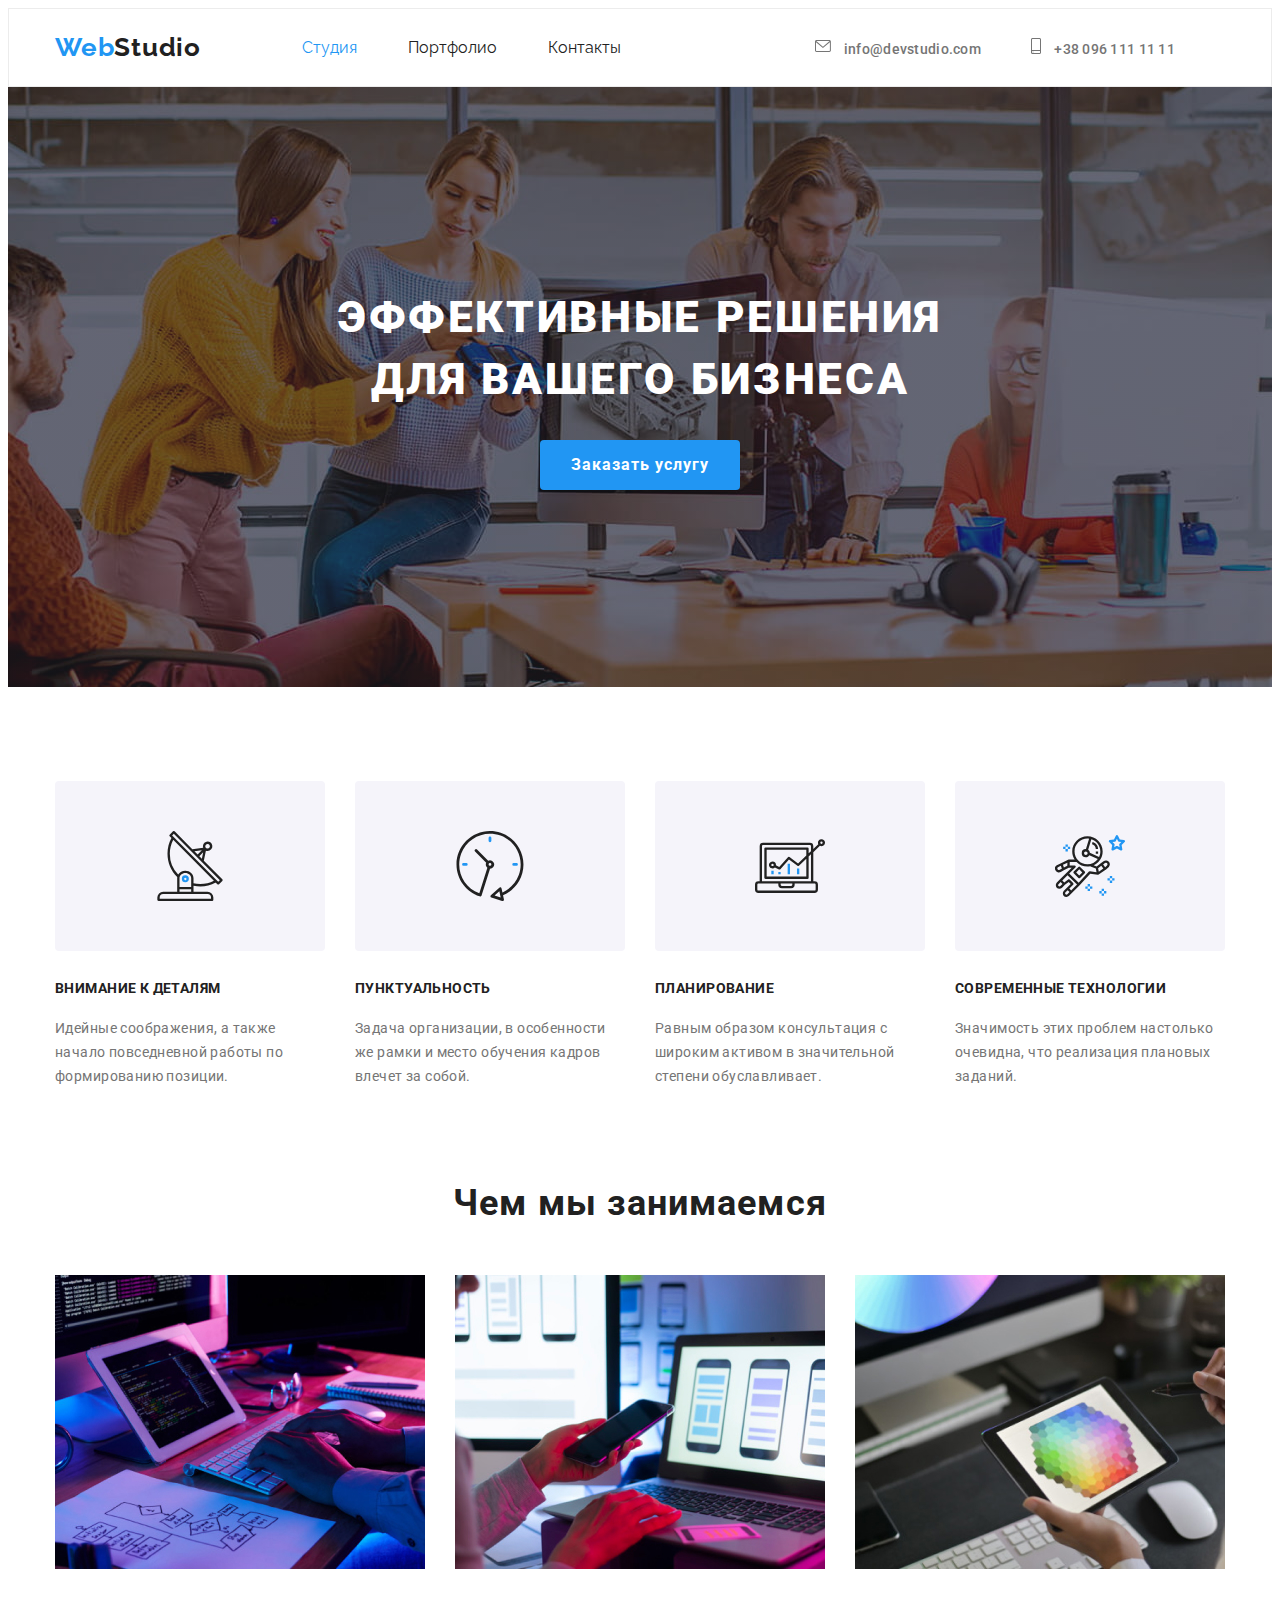
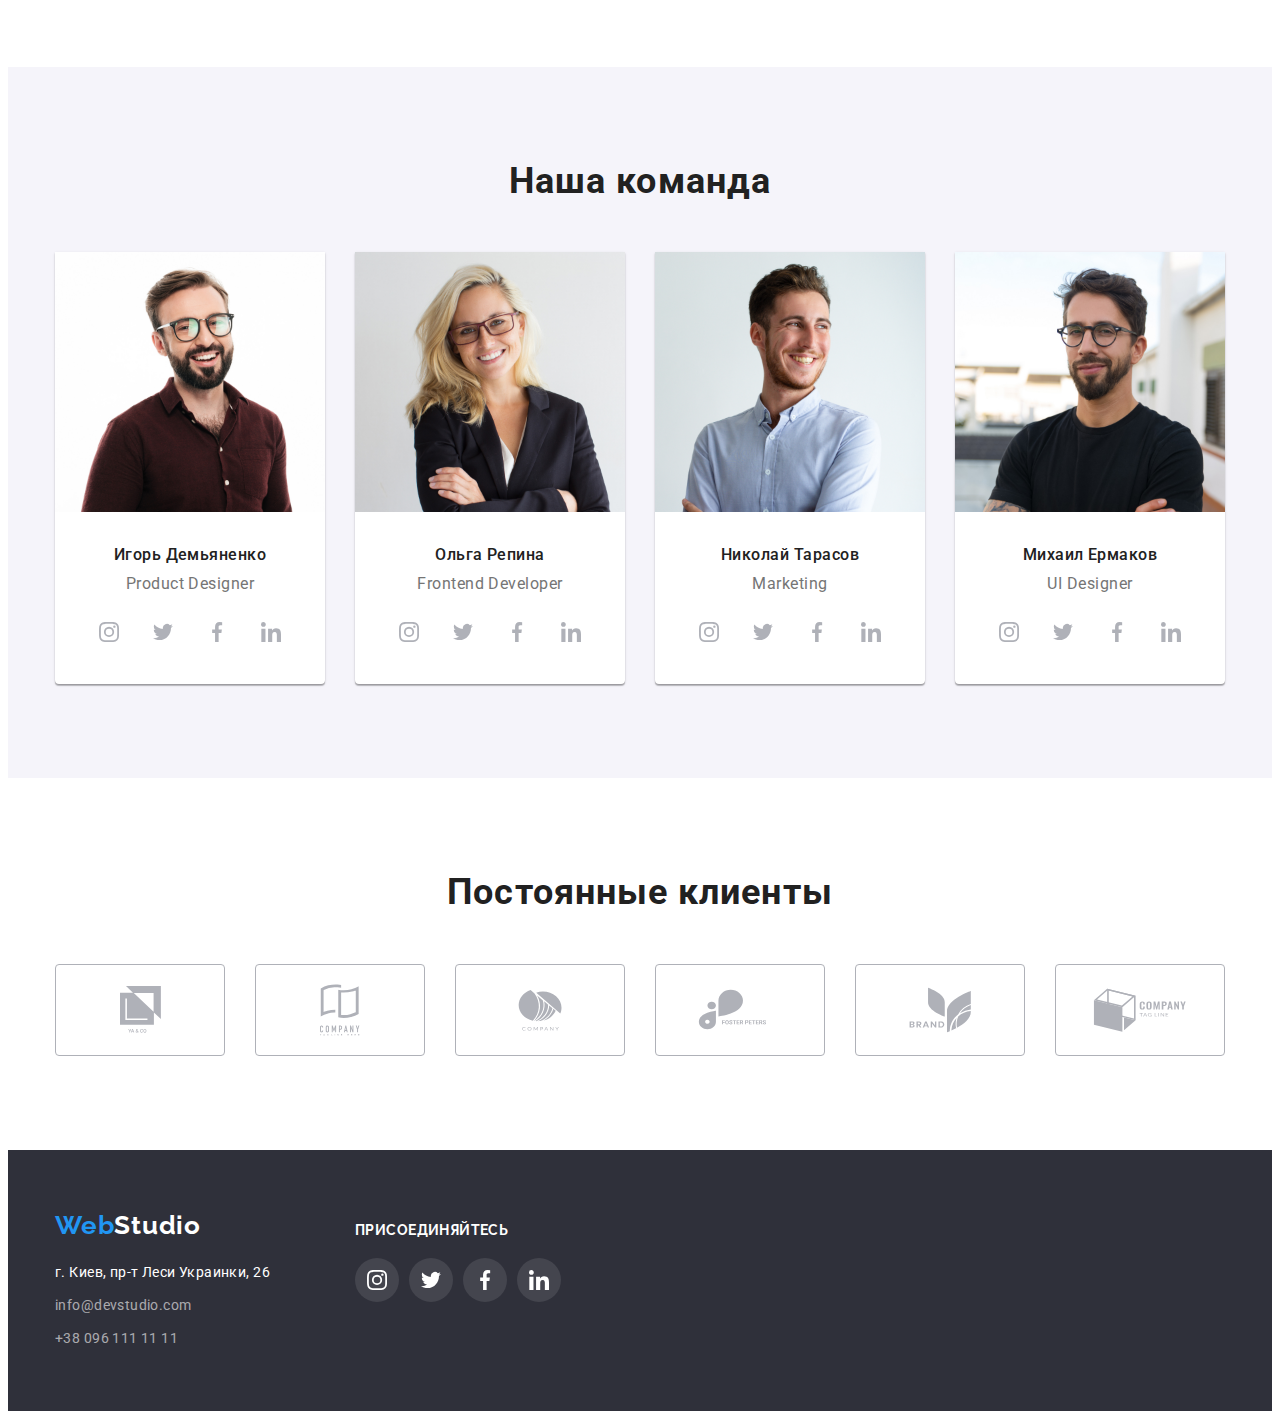
==== index.html @ 6f765b46 "Initial commit" ====
<!DOCTYPE html>
<html lang="ru">
<head>
    <meta charset="UTF-8">
    <meta http-equiv="X-UA-Compatible" content="IE=edge">
    <meta name="viewport" content="width=device-width, initial-scale=1.0">
    <title>Document</title>


<!-- front start-->
<link rel="preconnect" href="https://fonts.googleapis.com">
<link rel="preconnect" href="https://fonts.gstatic.com" crossorigin>
<link href="https://fonts.googleapis.com/css2?family=Raleway:wght@700&family=Roboto:wght@400;500;700;900&display=swap"
    rel="stylesheet">
<!-- front end-->
<link rel="stylesheet" href="https://cdnjs.cloudflare.com/ajax/libs/modern-normalize/1.1.0/modern-normalize.min.css"
    integrity="sha512-wpPYUAdjBVSE4KJnH1VR1HeZfpl1ub8YT/NKx4PuQ5NmX2tKuGu6U/JRp5y+Y8XG2tV+wKQpNHVUX03MfMFn9Q=="
    crossorigin="anonymous" referrerpolicy="no-referrer" />

<link href="./css/style.css"
    rel="stylesheet">

</head>
<body class="">

<main> 
    <!--Шапка-->
<header class="header ">
    <div class="container header-container">
        <nav class="header-nav">
            <ul class="header-nav-list list">
                <li class="header-item"><a class="link webstudio" href="./index.html"> <span class="accsent">Web</span>Studio</a></li>
                <li class="header-item"><a class="header-link header-link-current link" href="./index.html">Студия</a></li>
                <li class="header-item"><a class="header-link link" href="./portfolio.html">Портфолио </a></li>
                <li class="header-item"><a class="header-link link" href="">Контакты </a></li>
                
            </ul>
        </nav>
        <ul class="list header-nav-adress ">
            <li class="header-nav-adress-list">
                
                <a class="header-link header-link-adress link" href="mailto:info@devstudio.com">
                    <svg class="svg-mail">
                        <use href="./image/symbol-defs.svg#icon-envelope" width="16" height="16"></use>
                    </svg>
                    info@devstudio.com</a>
            </li>
            <li class="header-nav-adress-list">
                <a class="header-link header-link-adress link" href="+380961111111">
                    <svg class="svg-smartphone">
                        <use href="./image/symbol-defs.svg#icon-smartphone"></use>
                    </svg>
                    +38 096 111 11 11 </a>
            </li>
        </ul>
    </div>
</header>
<!-- blok_hero-->

<section class="hero overlay">
    <div class="container hero-container ">
    
        <h1 class="hero-discription-title">
            ЭФФЕКТИВНЫЕ РЕШЕНИЯ ДЛЯ ВАШЕГО БИЗНЕСА
        </h1>
    
    
        <button class="hero-btn">Заказать услугу</button>
    
    </div>
</section>

<!--достоиства-->
<section class=" advantege">
    <div class="container container-advantege">
    <h2 hidden>особенности</h2>
    <ul class="list">
      <div class=" advantege-list ">
        <li class="advantege-list-correct">
            <div class="thumb">
                <div class="thumb-icon">
                    <svg width="70" height="70">
                        <use href="./image/symbol-defs.svg#icon-antenna" width="70" height="70"></use>
                    </svg>
                </div>
            </div>
            <h3 class="advantege-title">ВНИМАНИЕ К ДЕТАЛЯМ</h3>
            <p class="advantege-title-text">
                Идейные соображения, а также начало повседневной работы по формированию позиции.
            </p>
        </li>
        <li class="advantege-list-correct">
            <div class="thumb">
                <div class="thumb-icon">
                    <svg width="70" height="70">
                        <use href="./image/symbol-defs.svg#icon-clock" ></use>
                    </svg>
                </div>
            </div>
            <h3 class="advantege-title">ПУНКТУАЛЬНОСТЬ</h3>
            <p class="advantege-title-text">
                Задача организации, в особенности же рамки и место обучения кадров влечет за собой.
            </p>
        </li>
        
        <li class="advantege-list-correct">
            <div class="thumb">
                <div class="thumb-icon">
                    <svg width="70" height="70">
                        <use href="./image/symbol-defs.svg#icon-diagram" width="70" height="70"></use>
                    </svg>
                </div>
            </div>
            <h3 class="advantege-title">ПЛАНИРОВАНИЕ</h3>
            <p class="advantege-title-text">
                Равным образом консультация с широким активом в значительной степени обуславливает.
            </p>
        </li>
        <li class="advantege-list-correct ">
            <div class="thumb">
                <div class="thumb-icon">
                    <svg width="70" height="70">
                        <use href="./image/symbol-defs.svg#icon-astronaut" width="70" height="70"></use>
                    </svg>
                </div>
            </div>
            <h3 class="advantege-title">СОВРЕМЕННЫЕ ТЕХНОЛОГИИ</h3>
            <p class="advantege-title-text">
                Значимость этих проблем настолько очевидна, что реализация плановых заданий.
            </p>
        </li>
      </div>
    </ul>
    </div>
    
    <!-- Картинки контента-->
    
</section>
        <section class="team-function">
    <div class="container centred">
        <h2 class="team">Чем мы занимаемся</h2>
        <ul class="list discription-photo">
            <li>
            <img src="./image/img (2).jpg" alt="печатает код на клавиатуре" width="370" />    
            </li>

            <li>
             <img src="./image/img (1).jpg" alt="держит в руке телефон перед открытым ноутбуком" width="370" />
                
            </li>

            <li>
            <img src="./image/img.jpg" alt="выберает на планшете цвет открытый в палитре цветов" width="370" />
            </li>
        </ul>
    </div>
        </section>
            
     <!-- Наша команда-->
    <section class="team-discription">
    <div class="container centred team-discription-item">
    <h2 class="team">Наша команда</h2>
    <ul class="list team-card">
        <li class="team-card-items">
            <img class="team-img" src="./image/team-1.jpg" alt="Игорь Демьяненко,Product Designer" width="270" />
            <div class="discription-team-card">
                <h3 class="name-card">
                    Игорь Демьяненко
                </h3>
                <p class="function-card" lang="en">
                    Product Designer
                </p>
                <ul class="list sociale">
                        <li class="sociale-link-list "> 
                            <a class="link sociale-link" 
                            href="https://www.instagram.com/" 
                            target="_blank" 
                            rel="noreferrer noopener"
                            aria-label="instagram">
                                <svg class="svg-links svg-inst " width="20px" height="20px">
                                    <use href="./image/symbol-defs.svg#icon-instagram"></use>
                                </svg>
                            </a>
                        </li>
                        <li class="sociale-link-list">
                            <a class="link sociale-link" href="https://twitter.com/"
                            target="_blank" 
                            rel="noreferrer noopener"
                            aria-label="twitter">
                                <svg class="svg-links svg-twitter" width="20px" height="20px">
                                    <use href="./image/symbol-defs.svg#icon-twitter"></use>
                                </svg>
                            </a>
                        </li>
                        <li class="sociale-link-list">
                            <a class="link sociale-link" href="https://www.facebook.com/"
                            target="_blank" 
                            rel="noreferrer noopener"
                            aria-label="facebook">
                                <svg class="svg-links svg-facebook" width="20px" height="20px">
                                    <use href="./image/symbol-defs.svg#icon-facebook"></use>
                                </svg>
                            </a>
                        </li>
                        <li class="sociale-link-list">
                            <a class="link sociale-link" href="https://www.linkedin.com/"
                            target="_blank" 
                            rel="noreferrer noopener"
                            aria-label="linkedin">
                                <svg class="svg-links svg-linkedin" width="20px" height="20px">
                                    <use href="./image/symbol-defs.svg#icon-linkedin"></use>
                                </svg>
                            </a>
                        </li>
                </ul>
            </div>
        </li>
        <li class="team-card-items">
            <img class="team-img" src="./image/team-2.jpg" alt="Ольга Репина,Frontend Developer" width="270" />
            <div class="discription-team-card">
                <h3 class="name-card">
                Ольга Репина
                </h3>
                <p class="function-card" lang="en">
                Frontend Developer
                </p>
                <ul class="list sociale">
                        <li class="sociale-link-list "> 
                            <a class="link sociale-link" 
                            href="https://www.instagram.com/" 
                            target="_blank" 
                            rel="noreferrer noopener"
                            aria-label="instagram">
                                <svg class="svg-links svg-inst " width="20px" height="20px">
                                    <use href="./image/symbol-defs.svg#icon-instagram"></use>
                                </svg>
                            </a>
                        </li>
                        <li class="sociale-link-list">
                            <a class="link sociale-link" href="https://twitter.com/"
                            target="_blank" 
                            rel="noreferrer noopener"
                            aria-label="twitter">
                                <svg class="svg-links svg-twitter" width="20px" height="20px">
                                    <use href="./image/symbol-defs.svg#icon-twitter"></use>
                                </svg>
                            </a>
                        </li>
                        <li class="sociale-link-list">
                            <a class="link sociale-link" href="https://www.facebook.com/"
                            target="_blank" 
                            rel="noreferrer noopener"
                            aria-label="facebook">
                                <svg class="svg-links svg-facebook" width="20px" height="20px">
                                    <use href="./image/symbol-defs.svg#icon-facebook"></use>
                                </svg>
                            </a>
                        </li>
                        <li class="sociale-link-list">
                            <a class="link sociale-link" href="https://www.linkedin.com/"
                            target="_blank" 
                            rel="noreferrer noopener"
                            aria-label="linkedin">
                                <svg class="svg-links svg-linkedin" width="20px" height="20px">
                                    <use href="./image/symbol-defs.svg#icon-linkedin"></use>
                                </svg>
                            </a>
                        </li>
                </ul>
            </div>
        </li>
        <li class="team-card-items">
            <img class="team-img" src="./image/team-3.jpg" alt="Николай Тарасов,Marketing" width="270" />
            <div class="discription-team-card"><h3 class="name-card">
                Николай Тарасов
            </h3>
            <p class="function-card" lang="en">
                Marketing
            </p>
            <ul class="list sociale">
                        <li class="sociale-link-list "> 
                            <a class="link sociale-link" 
                            href="https://www.instagram.com/" 
                            target="_blank" 
                            rel="noreferrer noopener"
                            aria-label="instagram">
                                <svg class="svg-links svg-inst " width="20px" height="20px">
                                    <use href="./image/symbol-defs.svg#icon-instagram"></use>
                                </svg>
                            </a>
                        </li>
                        <li class="sociale-link-list">
                            <a class="link sociale-link" href="https://twitter.com/"
                            target="_blank" 
                            rel="noreferrer noopener"
                            aria-label="twitter">
                                <svg class="svg-links svg-twitter" width="20px" height="20px">
                                    <use href="./image/symbol-defs.svg#icon-twitter"></use>
                                </svg>
                            </a>
                        </li>
                        <li class="sociale-link-list">
                            <a class="link sociale-link" href="https://www.facebook.com/"
                            target="_blank" 
                            rel="noreferrer noopener"
                            aria-label="facebook">
                                <svg class="svg-links svg-facebook" width="20px" height="20px">
                                    <use href="./image/symbol-defs.svg#icon-facebook"></use>
                                </svg>
                            </a>
                        </li>
                        <li class="sociale-link-list">
                            <a class="link sociale-link" href="https://www.linkedin.com/"
                            target="_blank" 
                            rel="noreferrer noopener"
                            aria-label="linkedin">
                                <svg class="svg-links svg-linkedin" width="20px" height="20px">
                                    <use href="./image/symbol-defs.svg#icon-linkedin"></use>
                                </svg>
                            </a>
                        </li>
            </ul>
            </div>
        </li>
        <li class="team-card-items">
            <img class="team-img" src="./image/team-4.jpg" alt="Михаил Ермаков,UI Designer" width="270" />
            <div class="discription-team-card">
                <h3 class="name-card">
                Михаил Ермаков
            </h3>
            <p class="function-card" lang="en">
                UI Designer
            </p>
            <ul class="list sociale">
                        <li class="sociale-link-list "> 
                            <a class="link sociale-link" 
                            href="https://www.instagram.com/" 
                            target="_blank" 
                            rel="noreferrer noopener"
                            aria-label="instagram">
                                <svg class="svg-links svg-inst " width="20px" height="20px">
                                    <use href="./image/symbol-defs.svg#icon-instagram"></use>
                                </svg>
                            </a>
                        </li>
                        <li class="sociale-link-list">
                            <a class="link sociale-link" href="https://twitter.com/"
                            target="_blank" 
                            rel="noreferrer noopener"
                            aria-label="twitter">
                                <svg class="svg-links svg-twitter" width="20px" height="20px">
                                    <use href="./image/symbol-defs.svg#icon-twitter"></use>
                                </svg>
                            </a>
                        </li>
                        <li class="sociale-link-list">
                            <a class="link sociale-link" href="https://www.facebook.com/"
                            target="_blank" 
                            rel="noreferrer noopener"
                            aria-label="facebook">
                                <svg class="svg-links svg-facebook" width="20px" height="20px">
                                    <use href="./image/symbol-defs.svg#icon-facebook"></use>
                                </svg>
                            </a>
                        </li>
                        <li class="sociale-link-list">
                            <a class="link sociale-link" href="https://www.linkedin.com/"
                            target="_blank" 
                            rel="noreferrer noopener"
                            aria-label="linkedin">
                                <svg class="svg-links svg-linkedin" width="20px" height="20px">
                                    <use href="./image/symbol-defs.svg#icon-linkedin"></use>
                                </svg>
                            </a>
                        </li>
            </ul>
        </div>
        </li>
    </ul>
    </div>
    </section>
    <section class="client">
        <div class="container centred client-decoration">
            <h2 class="team">Постоянные клиенты</h2>
            <ul class="list client-decoration-list">
                <li class="client-decoration-item">
                    <a class="thumb-client" 
                            href=""
                            target="_blank" 
                            rel="noreferrer noopener"
                            lang="en"
                            aria-label="company1">
                        <svg class="icon-client" width="41" height="47">
                            <use href="./image/symbol-defs.svg#icon-ya_co"></use>
                        </svg>
                    </a>
                </li>
                <li class="client-decoration-item">
                    <a class="thumb-client"
                            href=""
                            target="_blank" 
                            rel="noreferrer noopener"
                            lang="en"
                            aria-label="company2">
                        <svg class="icon-client" width="40" height="52">
                            <use href="./image/symbol-defs.svg#icon-company"></use>
                        </svg>
                    </a>
                </li>
                <li class="client-decoration-item">
                    <a class="thumb-client"
                            href=""
                            target="_blank" 
                            rel="noreferrer noopener"
                            lang="en"
                            aria-label="company3">
                        <svg class="icon-client" width="44" height="42">
                            <use href="./image/symbol-defs.svg#icon-group"></use>
                        </svg>
                    </a>
                </li>
                <li class="client-decoration-item">
                    <a class="thumb-client"
                            href=""
                            target="_blank" 
                            rel="noreferrer noopener"
                            lang="en"
                            aria-label="company4">
                        <svg class="icon-client" width="85" height="41">
                            <use href="./image/symbol-defs.svg#icon-fosterpeters"></use>
                        </svg>
                    </a>
                </li>
                <li class="client-decoration-item">
                    <a class="thumb-client"
                            href=""
                            target="_blank" 
                            rel="noreferrer noopener"
                            lang="en"
                            aria-label="company5">
                        <svg class="icon-client" width="63" height="46">
                            <use href="./image/symbol-defs.svg#icon-brand"></use>
                        </svg>
                    </a>
                </li>
                <li class="client-decoration-item">
                    <a class="thumb-client"
                            href=""
                            target="_blank" 
                            rel="noreferrer noopener"
                            lang="en"
                            aria-label="company6">
                        <svg class="icon-client" width="94" height="44">
                            <use href="./image/symbol-defs.svg#icon-TAG-LINE-CO"></use>
                        </svg>
                    </a>
                </li>
            </ul>
        </div>

    </section>

</main>

    <!-- Футер-->

    <footer class="footer">
        <div class="container footer-container">
            <div class="footer-left">
                <a class="webstudio-footer link" href="index.html"> <span class="accsent">Web</span>Studio</a>
                <address>
                    <p class="footer-addres">
                        г. Киев, пр-т Леси Украинки, 26
                    </p>
                    <ul class="list">
                        <li class="margin-footer">
                            <a class="footer-link  link" href="mailto:info@devstudio.com">info@devstudio.com</a>
                        </li>
                        <li>
                            <a class="footer-link  link" href="+380961111111">+38 096 111 11 11 </a>
                        </li>
                    </ul>
                </address>
            </div>
            <div class=" footer-right">
                <h3 class="footer-advantege-title">ПРИСОЕДИНЯЙТЕСЬ</h3>
                <ul class="list sociale">
                    <li class="sociale-link-list ">
                        <a class="link sociale-link-footer" href="https://www.instagram.com/" target="_blank"
                            rel="noreferrer noopener" aria-label="instagram">
                            <svg class="svg-links-footer svg-inst " width="20px" height="20px">
                                <use href="./image/symbol-defs.svg#icon-instagram"></use>
                            </svg>
                        </a>
                    </li>
                    <li class="sociale-link-list">
                        <a class="link sociale-link-footer" href="https://twitter.com/" target="_blank" rel="noreferrer noopener"
                            aria-label="twitter">
                            <svg class="svg-links-footer svg-twitter" width="20px" height="20px">
                                <use href="./image/symbol-defs.svg#icon-twitter"></use>
                            </svg>
                        </a>
                    </li>
                    <li class="sociale-link-list">
                        <a class="link sociale-link-footer" href="https://www.facebook.com/" target="_blank"
                            rel="noreferrer noopener" aria-label="facebook">
                            <svg class="svg-links-footer svg-facebook" width="20px" height="20px">
                                <use href="./image/symbol-defs.svg#icon-facebook"></use>
                            </svg>
                        </a>
                    </li>
                    <li class="sociale-link-list">
                        <a class="link sociale-link-footer" href="https://www.linkedin.com/" target="_blank"
                            rel="noreferrer noopener" aria-label="linkedin">
                            <svg class="svg-links-footer svg-linkedin" width="20px" height="20px">
                                <use href="./image/symbol-defs.svg#icon-linkedin"></use>
                            </svg>
                        </a>
                    </li>
                </ul>
            
            </div>
        </div>
    </footer>
    
</body>
</html>
---- css/style.css ----
html {
    box-sizing: border-box;
}

*,
*::before,
*::after {
    box-sizing: inherit;
}


:root {

--main-font: 'Raleway', sans-serif;
--secondary-font:'Roboto', sans-serif;
--main-txt-cl: #212121;
--wight-txt-cl: #FFFFFF;
--secondary-txt-cl: #757575;
--accent-txt-cl: #2196F3;
--dark-bg-cl: #2F303A;
--wight-bg-cl: #F5F4FA;
--border-heder-cl:#ECECEC;
--color-svg-links:#AFB1B8;
--color-svg-bg-footer:rgba(255, 255, 255, 0.1);
}




body {
    
    font-family: var(--main-font);
    color:var(--main-txt-cl);
    
}
h1,h2,h3,h4,h5,h6,p{
    margin: 0px;
}

.link { 
text-decoration: none;
color: currentColor;
padding:0px;
margin:0px;
}

.list {
list-style: none;
padding: 0px;
margin: 0px;
}

button{
    border: none;
    padding: 0;
}

.container {
    width: 1200px;
    margin-left: auto;
    margin-right: auto;
    padding-left: 15px;
    padding-right: 15px;

    /* outline:2px solid tomato;
    outline-offset: -2px; */
    
}


.centred {
    text-align: center;
}

.header{
    background-color: var(--wight-txt-cl);
    padding-top: 24px;
padding-bottom: 24px;
border: 1px solid var(--border-heder-cl);
    
}

.header-container{
    display: flex;
}


.header-nav-list{
display:flex;
align-items: center;

 }
.svg-mail{
    fill: currentColor;
    width: 16px;
    height: 16px;
    margin-right: 10px;
    
    
}
.svg-mail:hover,
.svg-mail:focus,
.svg-mail:active{
    fill: var(--accent-txt-cl);
}

.svg-smartphone {
    fill: currentColor;
    width: 10px;
    height: 16px;
    margin-right: 10px;
    

}

.svg-smartphone:hover,
.svg-smartphone:focus,
.svg-smartphone:active {
    fill: var(--accent-txt-cl);
}



.overlay{
    max-width: 1600px;
    height: 600px;
    margin-left: auto;
    margin-right: auto;
    background-image:linear-gradient( to right,
     rgba(47, 48, 58, 0.4),
     rgba(47, 48, 58, 0.4)
    ), url(../image/herofon.jpg);
    background-size: cover;
    background-repeat: no-repeat;
    background-position: center;

    


}

.hero{
    padding-top: 200px;
    padding-bottom: 200px;
 }

.webstudio {
    margin-right: 50px;
    font-family:var(--main-font);
    font-weight: 700;
    font-size: 26px;
    line-height: 1.12;
    letter-spacing: 0.03em;
    color:var(--main-txt-cl)
    
}

.header-item{
    margin-right: 51px;
}

/* .header-link
 {
    
    font-family:var(--secondary-font);
    font-style: normal;

    font-weight: 500;
    font-size: 14px;
    line-height: 1.14;
    letter-spacing: 0.02em;
    color:var(--main-txt-cl)
} */
 .header-link-adress:hover,
 .header-link-adress:focus,
 .header-link-adress:active {
    color:var(--accent-txt-cl)
}

.header-nav-adress{
    display: flex;
    margin-left: auto;
    margin-right: 0;
    
    align-items: center;
}




    


.header-link-adress{
    font-family:var(--secondary-font);
    font-weight: 500;
    font-size: 14px;
    line-height: 1.14;
    letter-spacing: 0.02em;
    padding-top: 32px;
    padding-bottom: 32px;
    color: var(--secondary-txt-cl);
}


.header-nav-adress>li.header-nav-adress-list{
    margin-right: 50px;
}

.header-link-current {
color: var(--accent-txt-cl)
}


.hero {
    background-color: var(--dark-bg-cl);
    
    
}



.hero-discription{
    padding-top:200px ;
    padding-bottom: 200px;
    text-align: center;
    
    
    
    
}

.hero-discription-title{
    width: 696px;
    margin-left: auto;
    margin-right:auto;
    margin-bottom: 30px;
}
.hero-container{
    
   text-align: center; 
   
}

.hero-discription-title {
    font-family:var(--secondary-font);
        font-weight: 900;
        font-size: 44px;
        line-height: 1.4;
        text-align: center;
        letter-spacing: 0.06em;
        text-transform: uppercase;
        color:var(--wight-txt-cl)
        
        
}

.hero-btn{

    min-width: 200px;
    height: 50px;
    text-align: center;
    cursor:pointer;
    background-color: var(--accent-txt-cl);
    font-family:var(--secondary-font);
    font-weight: 700;
    font-size: 16px;
    line-height: 1.87;
    letter-spacing: 0.06em;
    align-items: center;
    color:var(--wight-txt-cl);
    box-shadow: 0px 4px 4px rgba(0, 0, 0, 0.15);
        border-radius: 4px;
    
    
}



.advantege,.team-discription,.selector{
    /* outline: 2px solid tomato;
    outline-offset: -2px; */
    padding-top: 94px;
    padding-bottom: 94px;
}

.advantege-list{
    display: flex;
    
    /* background-color:tomato; */
    
    
    
}
.thumb {
    width: 270px;
    height: 170px;
    display: flex;
    align-items: center;
    justify-content: center;
    margin-bottom: 30px;
    background-color: var(--wight-bg-cl);
    border-radius: 4px;
}

.thumb-icon{
    
    display: flex;
    justify-content:center;
    align-items: center;
    }



.advantege-list-correct{
    /* width: 270px; */
    margin-right: 30px;
}

.advantege-list-correct:last-child {
    margin-right: 0px;}


.advantege-title{

    font-family:var(--secondary-font);
    font-weight: 700;
    font-size: 14px;
    margin-bottom: 20px;
    line-height: 1.14;
    letter-spacing: 0.03em;
    color: var(--main-txt-cl);
}
.advantege-title-text{
    font-family:var(--secondary-font);
    
    
        font-weight: 400;
        font-size: 14px;
        line-height: 1.71;
        letter-spacing: 0.03em;
        color:var(--secondary-txt-cl);
}


.team-function{
    padding-bottom: 94px;
}
.team{
  font-family:var(--secondary-font);
font-weight: 700;
font-size: 36px;
margin-bottom: 50px;
line-height: 1.16;
letter-spacing: 0.03em;
color: var(--main-txt-cl) 

}




.discription-photo{
   
    display: flex;
    justify-content: space-between;

    gap: 30px;
}

.discription-photo:last-child {
    margin-right: 0px;
}
.team-discription{
   background:var(--wight-bg-cl);   
}


.team-card{
    display: flex;
}


.team-card-items{
    width: 270px;
    margin-right: 30px;
    box-shadow: 0px 1px 3px rgba(0, 0, 0, 0.12), 0px 1px 1px rgba(0, 0, 0, 0.14), 0px 2px 1px rgba(0, 0, 0, 0.2);
    border-radius: 0px 0px 4px 4px;
    background-color: #FFFFFF;
    
    
}



.team-card-items:last-child {
    margin-right: 0px;
}

.name{
        font-family:var(--secondary-font);
        font-style: normal;
        font-weight: 700;
        font-size: 18px;
        line-height: 2;
        letter-spacing: 0.06em;
        color:var(--main-txt-cl);
}


/* .portfolio-card */
    /* margin-bottom: 20px; */

.sociale{
    display: flex;
    align-items: center;
    justify-content: center;
    gap: 10px;
}
.sociale-link{
    display: flex;
    align-items: center;
    justify-content: center;
    width: 44px;
    height: 44px;
    background-color: var(--wight-txt-cl);
    border-radius: 50%;


}
    
    


.svg-links{
    fill: var(--color-svg-links);
    
}

.sociale-link:hover,
.sociale-link:focus,
.sociale-link:active
{
    background-color: var(--accent-txt-cl);
    fill: var(--wight-txt-cl);
}

.sociale-link:hover,
.sociale-link:focus,
.sociale-link:active
 .svg-links{
    fill: var(--wight-txt-cl);
}



.name-card{
font-family:var(--secondary-font);
    font-weight: 500;
    margin-bottom: 10px;
    font-size: 16px;
    line-height: 1.18;
    text-align: center;
    letter-spacing: 0.03em;

    color:var(--main-txt-cl);

}

.discription-team-card{
    padding-top: 30px;
    padding-bottom: 30px;

}

.function-card{
    font-family:var(--secondary-font);
        font-style: normal;
        font-weight: 400;
        font-size: 16px;
        line-height: 1.18;
        text-align: center;
        letter-spacing: 0.03em;
    margin-bottom: 16px;
        color:var(--secondary-txt-cl);
}


.function{
    font-family:var(--secondary-font);
        font-weight: 400;
        font-size: 16px;
        line-height: 1.85;
        letter-spacing: 0.03em;
        
        color: var(--secondary-txt-cl)
}

.client-decoration{
    padding-top: 94px;
    padding-bottom: 94px;
}

.client-decoration-list{
    display: flex;
    align-items: center;
    justify-content: center;
    gap: 30px;
}



.thumb-client {
    display: flex;
    align-items: center;
    justify-content: center;
    width: 170px;
    height: 92px;
    gap: 30px;
    border: 1px solid #AFB1B8;
    border-radius: 4px;
   

}




.thumb-client:hover,
.thumb-client:focus,
.thumb-client:active {
    border-color: var(--accent-txt-cl);
    --color3: var(--accent-txt-cl);
}

.footer{
    background-color: var(--dark-bg-cl);
    padding-top: 60px;
    padding-bottom: 60px
}

.footer-container{
    display: flex;
}

.footer-left{
    display: flex;
    width: 300px;
    margin-right: 0px;
    flex-direction: column;
}

.webstudio-footer {
    display: flex;
     font-family:var(--main-font);
     font-weight: 700;
     font-size: 26px;
     margin-bottom: 20px;
     line-height: 1.2;
     letter-spacing: 0.03em; 
     color:var(--wight-txt-cl);
 }

.footer-addres {
    font-family:var(--secondary-font);
        font-style: normal;
        font-weight: 400;
        font-size: 14px;
        margin-bottom:  9px;
        line-height: 1.71;
        letter-spacing: 0.03em;
        color: var(--wight-txt-cl);
}

.footer-link {
    font-family:var(--secondary-font);
        font-weight: 400;
        font-style: normal;
        font-size: 14px;
        line-height: 1.71;
        letter-spacing: 0.03em;
        color: rgba(255, 255, 255, 0.6);
}

.footer-link:hover,
.footer-link:focus,
.footer-link:active {
    color: var(--accent-txt-cl)
}

.footer-link-current {
    color: var(--accent-txt-cl)}



.margin-footer{
    margin-bottom: 9px;
}


.footer-advantege-title{
        font-family:var(--main-font);
        font-weight: 700;
        font-size: 14px;
        text-align: center;
        line-height: 16px;
        letter-spacing: 0.03em;
        margin-bottom: 20px;
        
    
        color: var(--wight-txt-cl);
}

.footer-right {
    width: 206px;
    display: flex;
    align-items: baseline;
    flex-direction: column;
    padding-top: 12px;
}

.sociale-link-footer {
    display: flex;
    align-items: center;
    justify-content: center;
    width: 44px;
    height: 44px;
    background-color:var(--color-svg-bg-footer) ;
    border-radius: 50%;


}




.svg-links-footer {
    fill: var(--wight-txt-cl);

}

.sociale-link-footer:hover,
.sociale-link-footer:focus,
.sociale-link-footer:active 
{
    background-color: var(--accent-txt-cl);
    fill: var(--wight-txt-cl);
}

.sociale-link:hover .svg-links {
    fill: var(--wight-txt-cl);
}
.sociale-link:focus .svg-links{
     fill: var(--wight-txt-cl);
 }



.portfolio-btn {
   
border:none;
 cursor: pointer;
font-family: var(--secondary-font);
 font-weight: 500;
 font-size: 16px;
 margin-right: 8px;
 padding-top: 6px;
 padding-right: 22px;
 padding-bottom: 6px;
 padding-left: 22px;
 line-height: 1.62;
 letter-spacing: 0.03em;
 color:var(--main-txt-cl);

    border-radius: 4px;

}

.portfolio-btn:hover,
.portfolio-btn:focus,
.portfolio-btn:active{
    color: var(--wight-txt-cl);
    background-color: var(--accent-txt-cl);
    box-shadow: 0px 3px 1px rgba(0, 0, 0, 0.1), 0px 1px 2px rgba(0, 0, 0, 0.08), 0px 2px 2px rgba(0, 0, 0, 0.12);

}

.selector-button {
    display: flex;
    justify-content: center;
    
    margin-bottom: 50px;
}

.accsent {
    color: var(--accent-txt-cl);
}

.portfolio-items{
    width: 370px;
    margin-right: 30px;
    margin-bottom: 30px;
    border: 1px solid #EEEEEE;
}

.portfolio-items:hover,
.portfolio-items:active,
.portfolio-items:focus{
    box-shadow: 0px 1px 1px rgba(0, 0, 0, 0.12), 0px 4px 4px rgba(0, 0, 0, 0.06), 1px 4px 6px rgba(0, 0, 0, 0.16);
}

.portfolio-items-list{
    display: flex;
    flex-wrap: wrap;
    
}

.portfolio-items:nth-child(3n){
    margin-right: 0px;
}

.portfolio-items:nth-last-child(-n + 3) {
    margin-bottom: 0px;
}

.portfolio-discription {
    padding-top: 20px;
    padding-right: 24px;
    padding-bottom: 20px;
    padding-left: 24px;
}
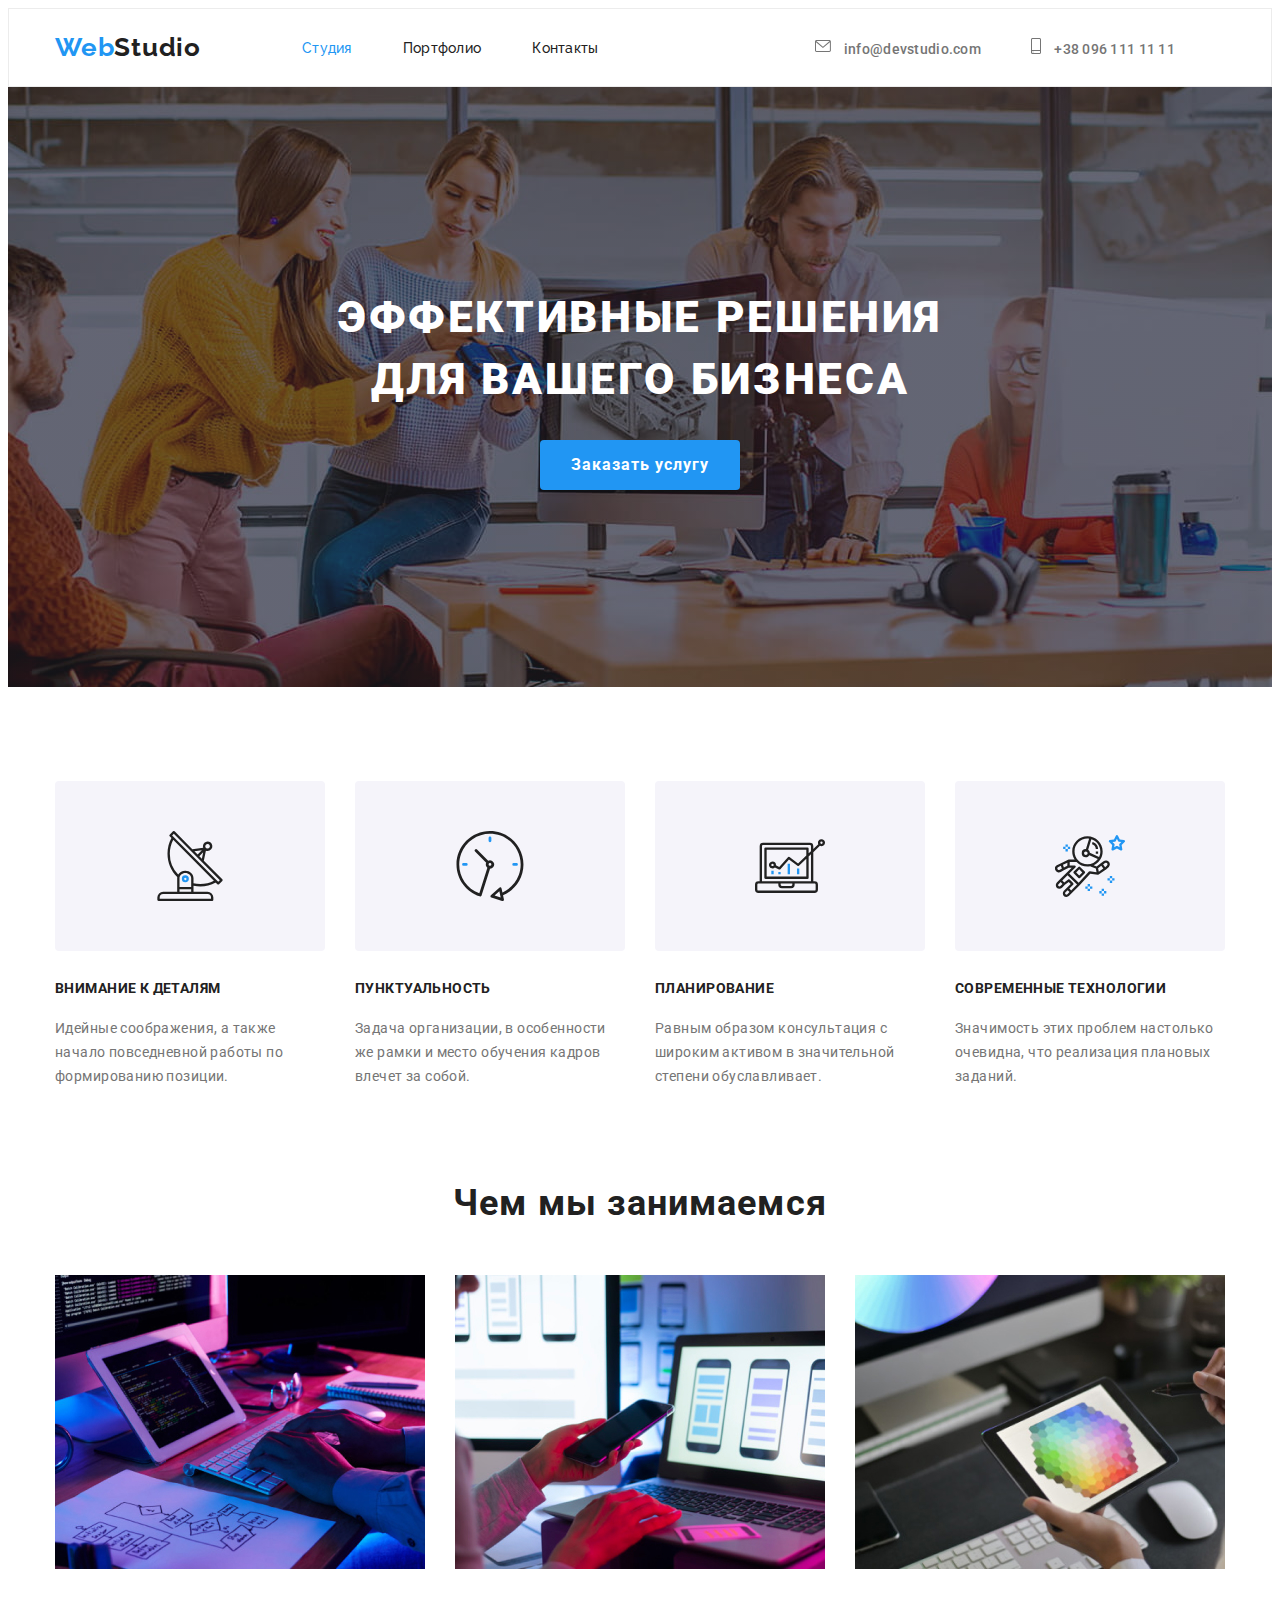
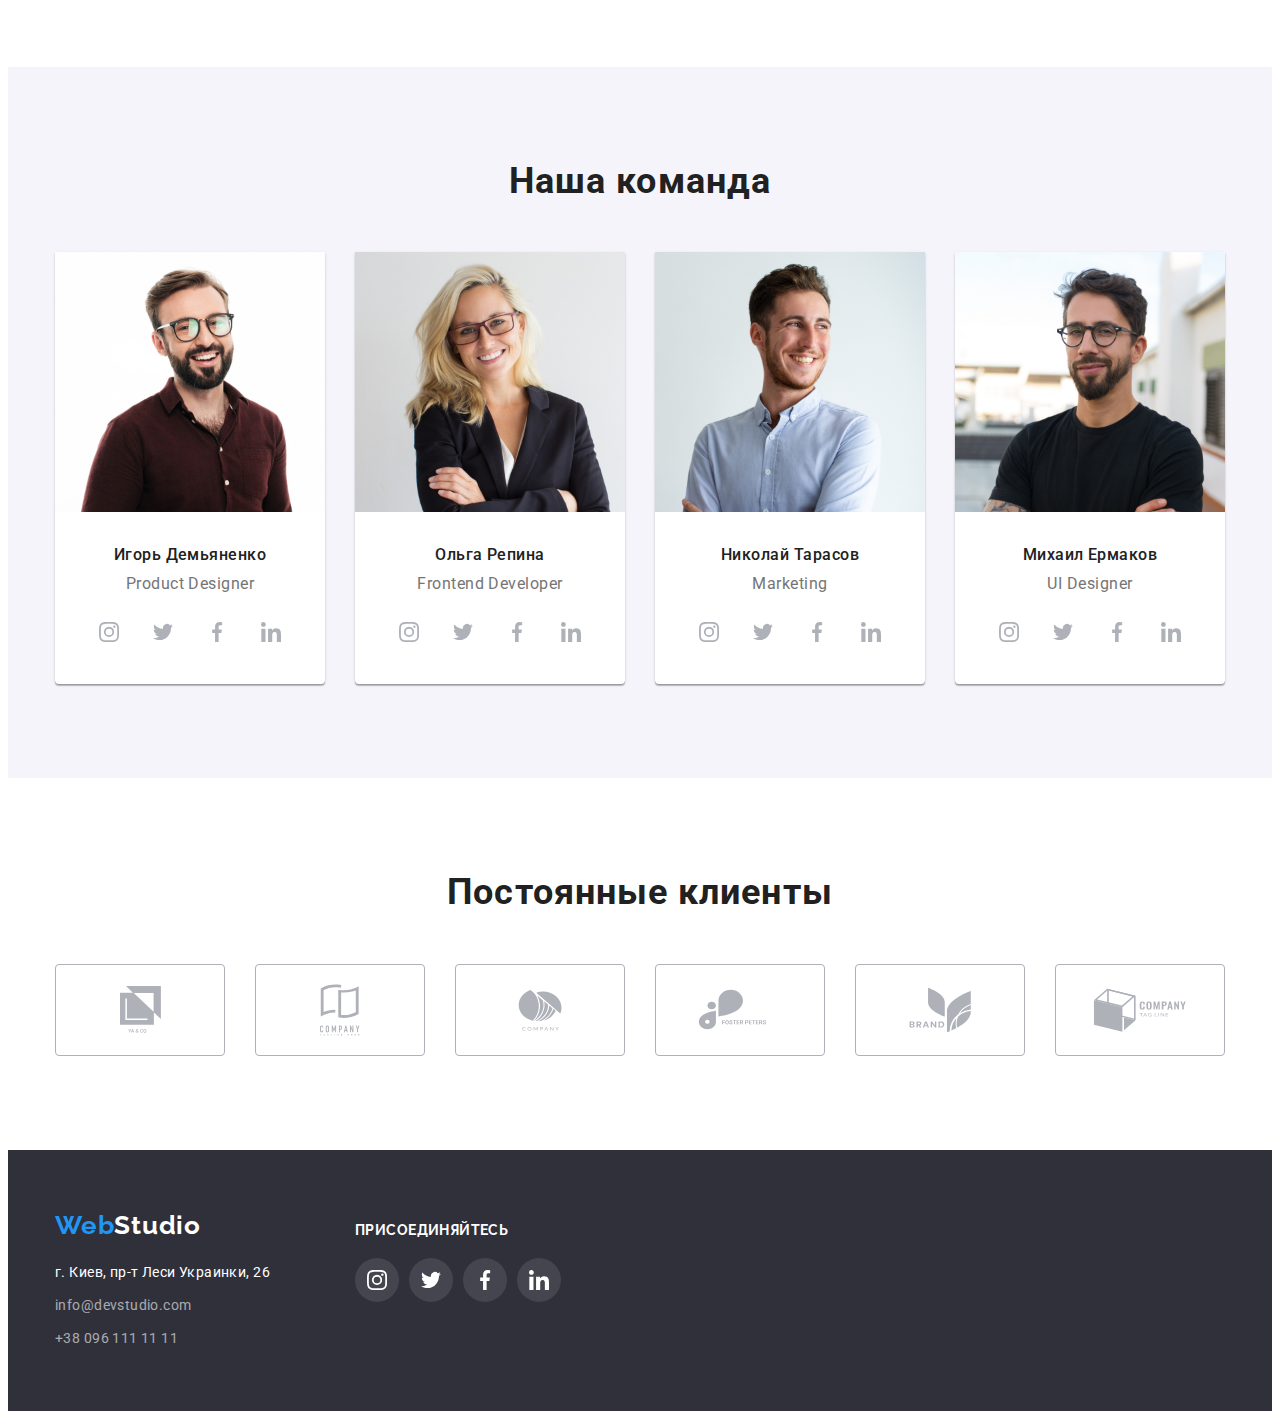
==== commit 73162d02: "HW5/2" ====
--- a/index.html
+++ b/index.html
@@ -30,9 +30,9 @@
         <nav class="header-nav">
             <ul class="header-nav-list list">
                 <li class="header-item"><a class="link webstudio" href="./index.html"> <span class="accsent">Web</span>Studio</a></li>
-                <li class="header-item"><a class="header-link header-link-current link" href="./index.html">Студия</a></li>
-                <li class="header-item"><a class="header-link link" href="./portfolio.html">Портфолио </a></li>
-                <li class="header-item"><a class="header-link link" href="">Контакты </a></li>
+                <li class="header-item"><a class="header-link header-link-decorstion header-link-current link" href="./index.html">Студия</a></li>
+                <li class="header-item"><a class="header-link header-link-decorstion link" href="./portfolio.html">Портфолио </a></li>
+                <li class="header-item"><a class="header-link header-link-decorstion link" href="">Контакты </a></li>
                 
             </ul>
         </nav>
@@ -65,8 +65,14 @@
         </h1>
     
     
-        <button class="hero-btn">Заказать услугу</button>
-    
+        <button data-modal-open class="hero-btn">Заказать услугу</button>
+    <div data-modal class="backdrop is-hidden">
+        <div class="modal">
+            <button class="modal-btm" data-modal-close>🞪
+            </button>
+
+        </div>
+    </div>
     </div>
 </section>
 
@@ -140,17 +146,38 @@
     <div class="container centred">
         <h2 class="team">Чем мы занимаемся</h2>
         <ul class="list discription-photo">
-            <li>
-            <img src="./image/img (2).jpg" alt="печатает код на клавиатуре" width="370" />    
+            <li >
+            <div class="photo-list">
+                <img src="./image/img (2).jpg" alt="печатает код на клавиатуре" width="370" />
+                <div class="photo-list-actions">
+                    <p class="photo-text">
+                        Десктопные приложения
+                    </p>
+                </div>
+            </div>
             </li>
 
-            <li>
-             <img src="./image/img (1).jpg" alt="держит в руке телефон перед открытым ноутбуком" width="370" />
-                
+
+            <li class="">
+             <div class="photo-list">
+                <img src="./image/img (1).jpg" alt="держит в руке телефон перед открытым ноутбуком" width="370" />
+                <div class="photo-list-actions">
+                <p class="photo-text">
+                    Мобильные приложения
+                </p>
+                </div>
+             </div>
             </li>
 
-            <li>
-            <img src="./image/img.jpg" alt="выберает на планшете цвет открытый в палитре цветов" width="370" />
+            <li class="">
+            <div class="photo-list">
+                <img src="./image/img.jpg" alt="выберает на планшете цвет открытый в палитре цветов" width="370" />
+                <div class="photo-list-actions">
+                    <p class="photo-text">
+                        Дизайнерские решения
+                    </p>
+                </div>
+            </div>
             </li>
         </ul>
     </div>
@@ -522,6 +549,6 @@
             </div>
         </div>
     </footer>
-    
+    <script src="./js/modal.js"></script>
 </body>
 </html>--- a/css/style.css
+++ b/css/style.css
@@ -23,6 +23,8 @@
 --border-heder-cl:#ECECEC;
 --color-svg-links:#AFB1B8;
 --color-svg-bg-footer:rgba(255, 255, 255, 0.1);
+--cubiс-fix:cubic-bezier(0.4, 0, 0.2, 1);
+--modai-bgc: rgba(0, 0, 0, 0.2);
 }
 
 
@@ -188,7 +190,15 @@
 
 
 
-
+.header-link{
+    font-family: var(--main-font);
+        font-style: normal;
+        font-weight: 500;
+        font-size: 14px;
+        line-height: 1.14;
+        letter-spacing: 0.02em;
+        color: var(--main-txt-cl)
+}
     
 
 
@@ -209,7 +219,29 @@
 }
 
 .header-link-current {
+    
 color: var(--accent-txt-cl)
+}
+
+.header-link-decorstion{
+    position: relative;
+}
+
+.header-link-decorstion:hover::after{
+    opacity: 1;
+}
+.header-link-decorstion::after{
+    content: "";
+    position: absolute;
+    left: 0px;
+    bottom: -30px;
+    display: block;
+    width: 100%;
+    height: 5px;
+    border-radius: 2px;
+    background-color: var(--accent-txt-cl);
+    opacity: 0;
+    transition:opacity 250ms var(--cubiс-fix);
 }
 
 
@@ -276,6 +308,53 @@
     
 }
 
+.backdrop{
+    position: fixed;
+    top: 0;
+    left: 0;
+    width: 100%;
+    height: 100%;
+    background:var(--modai-bgc);
+
+    opacity: 1;
+    transition: visibility 1 opacity 250ms var(--cubiс-fix);
+   
+}
+
+.backdrop.is-hidden{
+    opacity: 0;
+    pointer-events: none;
+}
+
+.backdrop.is-hidden .modal{
+    transform:  opacity 250ms var(--cubiс-fix) scale(1.1)
+}
+
+.modal{
+    display: flex;
+    align-items:flex-start;
+    justify-content: end;
+position: absolute;
+top: 50%;
+left: 50%;
+transform: translate(-50%, -50% ) ;
+min-width: 528px;
+min-height: 581px;
+
+    background: #FFFFFF;
+        box-shadow: 0px 1px 3px rgba(0, 0, 0, 0.12), 0px 1px 1px rgba(0, 0, 0, 0.14), 0px 2px 1px rgba(0, 0, 0, 0.2);
+        border-radius: 4px;
+}
+
+
+.modal-btm{
+    width: 30px;
+    height: 30px;
+    margin-top: 8px;
+    margin-right: 8px;
+    border: 1px solid rgba(0, 0, 0, 0.1);
+    border-radius: 50%;
+}
 
 
 .advantege,.team-discription,.selector{
@@ -372,6 +451,41 @@
 .discription-photo:last-child {
     margin-right: 0px;
 }
+
+.photo-list{
+position: relative;
+}
+
+.photo-list-actions{
+    width: 100%;
+position: absolute;
+bottom: 0;
+padding-top: 24px;
+padding-bottom: 24px;
+overflow: hidden;
+
+
+opacity: 0;
+background: rgba(47, 48, 58, 0.8);
+transition: opacity 250ms var(--cubiс-fix);
+}
+
+.photo-list:hover .photo-list-actions{
+    opacity: 1;
+}
+
+.photo-text{
+    font-family:var(--main-font);
+        font-weight: 700;
+        font-size: 14px;
+        line-height: 1.14;
+        text-align: center;
+        letter-spacing: 0.03em;
+        text-transform: uppercase;
+    
+        color:  var(--wight-txt-cl)
+}
+
 .team-discription{
    background:var(--wight-bg-cl);   
 }
@@ -413,12 +527,14 @@
     /* margin-bottom: 20px; */
 
 .sociale{
+    
     display: flex;
     align-items: center;
     justify-content: center;
     gap: 10px;
 }
 .sociale-link{
+    
     display: flex;
     align-items: center;
     justify-content: center;
@@ -427,10 +543,15 @@
     background-color: var(--wight-txt-cl);
     border-radius: 50%;
 
-
-}
-    
-    
+    opacity: 1;
+    transform: opacity 250ms var(--cubiс-fix);
+
+
+}
+    
+   .sociale-link-list{
+    position: relative;
+   }
 
 
 .svg-links{
@@ -442,8 +563,10 @@
 .sociale-link:focus,
 .sociale-link:active
 {
+    
     background-color: var(--accent-txt-cl);
     fill: var(--wight-txt-cl);
+    transform: opacity 250ms var(--cubiс-fix);
 }
 
 .sociale-link:hover,
@@ -724,6 +847,60 @@
     margin-bottom: 0px;
 }
 
+
+.product-thumb{
+    position: relative;
+    
+}
+
+.product-thumb:hover::before {
+    opacity: 1;
+    overflow: hidden;
+}
+.product-actions{
+    position: absolute;
+    top: 0;
+    
+}
+.product-actions:hover{
+    opacity: 1;
+}
+
+.product-actions{
+    display: inline-block;
+    position: absolute;
+    content: "";
+    width: 100%;
+    height: 100%;
+    background-color: rgba(33, 150, 243, 0.9);
+    
+    opacity: 0;
+    transform: translateY(100%);
+    transition: transform 250ms var(--cubiс-fix);
+}
+
+.product:hover .product-actions{
+transform: translateY(0%);
+}
+
+
+
+.product-text{
+    font-family:var(--main-font);
+       padding-top:63px ;
+       padding-bottom:63px ;
+       padding-left: 24px;
+       padding-right: 24px;
+        font-weight: 400;
+        font-size: 18px;
+        line-height: 1.75;
+        letter-spacing: 0.03em;
+    
+        color: var(--wight-txt-cl)
+
+        
+}
+
 .portfolio-discription {
     padding-top: 20px;
     padding-right: 24px;
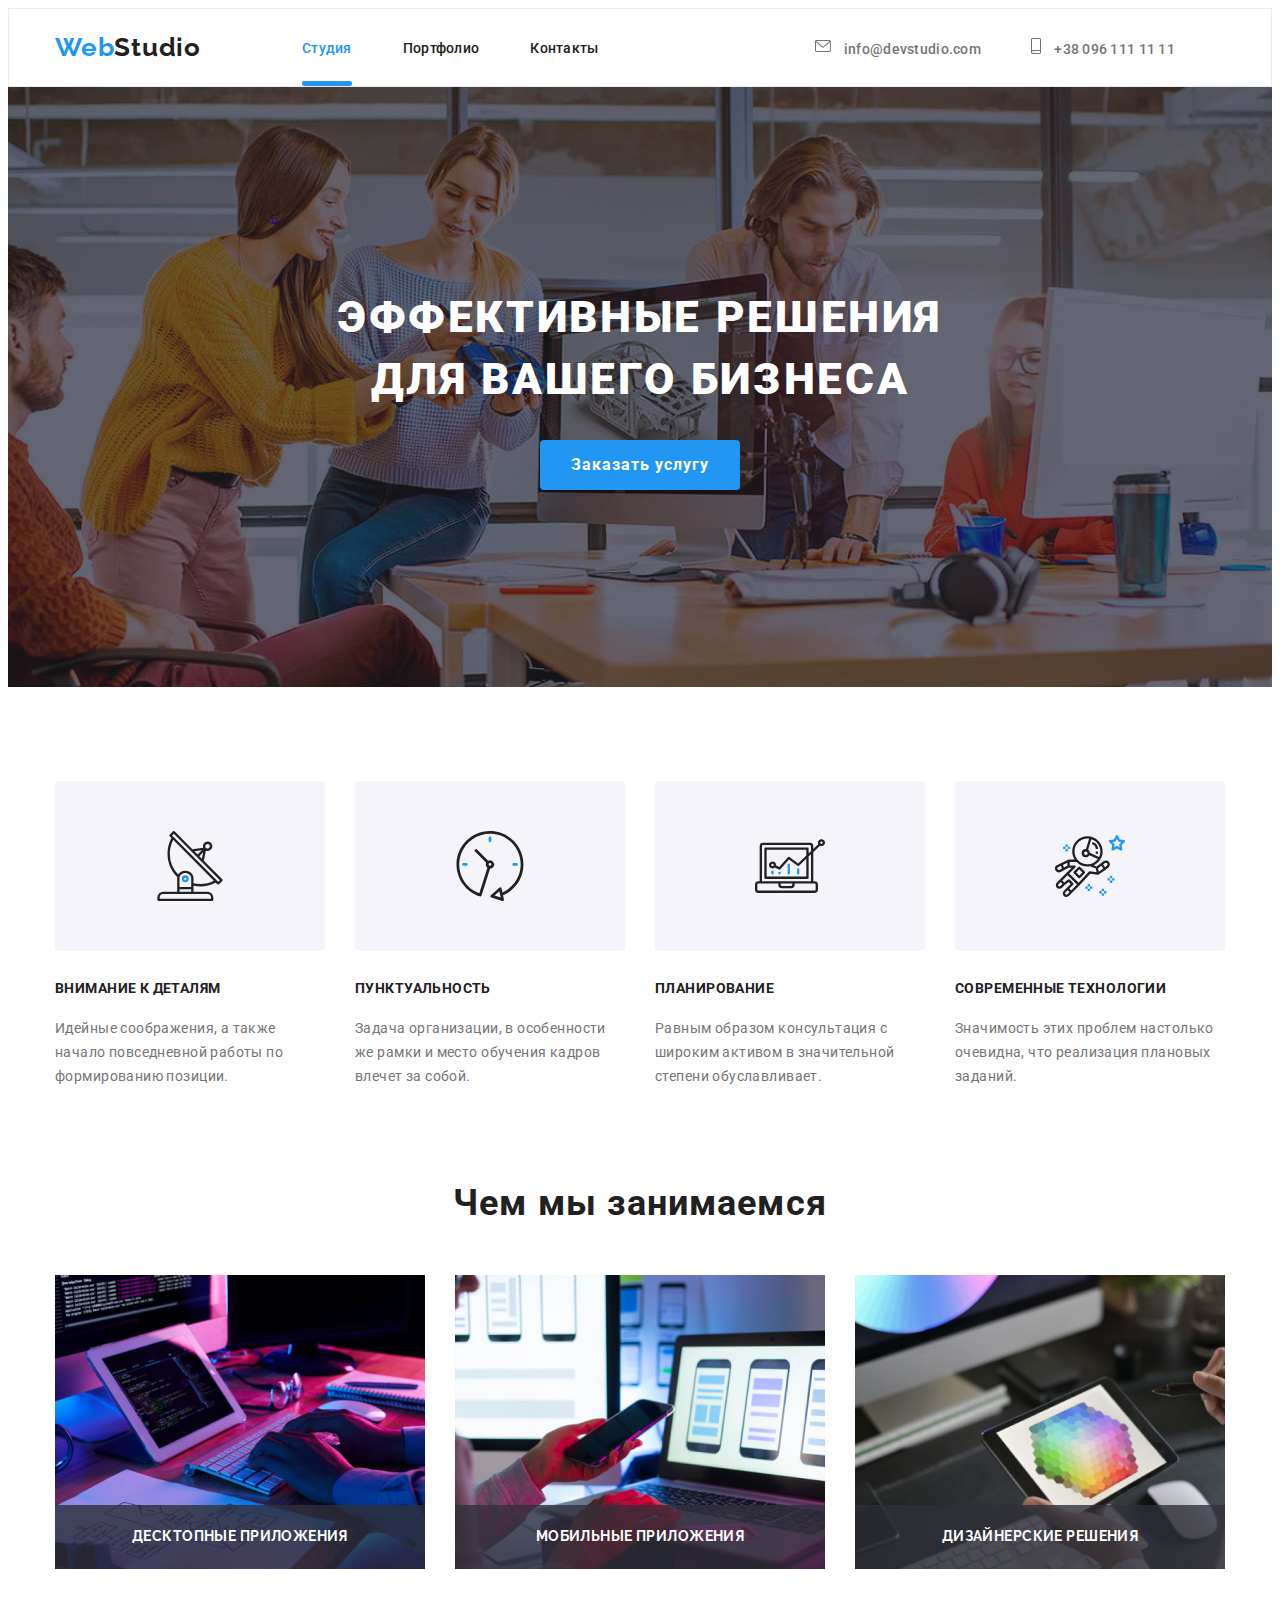
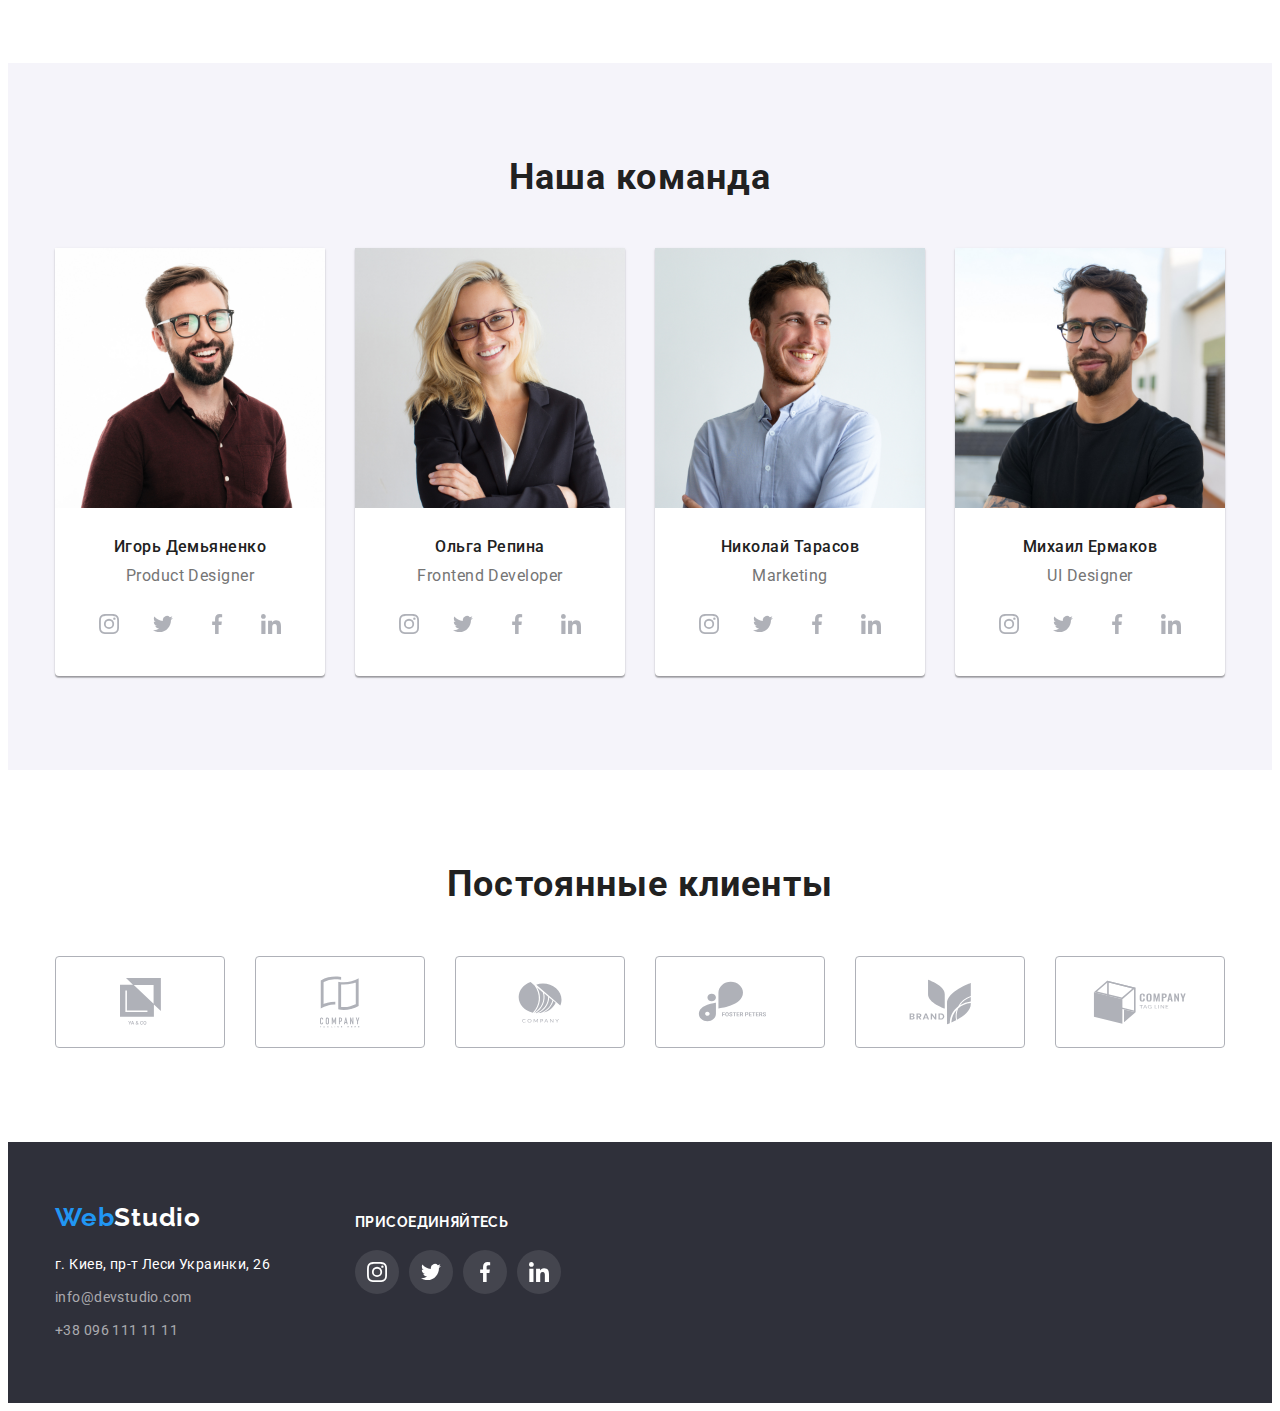
==== commit ec413ba7: "hw5.9" ====
--- a/index.html
+++ b/index.html
@@ -66,15 +66,17 @@
     
     
         <button data-modal-open class="hero-btn">Заказать услугу</button>
-    <div data-modal class="backdrop is-hidden">
-        <div class="modal">
-            <button class="modal-btm" data-modal-close>🞪
-            </button>
-
-        </div>
-    </div>
+    
     </div>
 </section>
+<div data-modal class="backdrop is-hidden">
+    <div class="modal">
+        <button class="modal-btm" data-modal-close>🞪
+        </button>
+
+    </div>
+</div>
+
 
 <!--достоиства-->
 <section class=" advantege">
--- a/css/style.css
+++ b/css/style.css
@@ -39,6 +39,9 @@
 h1,h2,h3,h4,h5,h6,p{
     margin: 0px;
 }
+img{
+    display: block;
+}
 
 .link { 
 text-decoration: none;
@@ -174,9 +177,9 @@
     letter-spacing: 0.02em;
     color:var(--main-txt-cl)
 } */
- .header-link-adress:hover,
- .header-link-adress:focus,
- .header-link-adress:active {
+ .header-link:hover,
+ .header-link:focus,
+ .header-link:active {
     color:var(--accent-txt-cl)
 }
 
@@ -189,27 +192,23 @@
 }
 
 
-
-.header-link{
-    font-family: var(--main-font);
-        font-style: normal;
-        font-weight: 500;
-        font-size: 14px;
-        line-height: 1.14;
-        letter-spacing: 0.02em;
-        color: var(--main-txt-cl)
-}
-    
-
-
-.header-link-adress{
-    font-family:var(--secondary-font);
+.header-link {
+
+    font-family: var(--secondary-font);
+    font-style: normal;
+
     font-weight: 500;
     font-size: 14px;
     line-height: 1.14;
     letter-spacing: 0.02em;
     padding-top: 32px;
     padding-bottom: 32px;
+    transition: 250ms var(--cubiс-fix);
+    
+}
+    
+
+.header-nav-adress-list{
     color: var(--secondary-txt-cl);
 }
 
@@ -219,29 +218,27 @@
 }
 
 .header-link-current {
-    
+ position: relative;   
 color: var(--accent-txt-cl)
-}
-
-.header-link-decorstion{
-    position: relative;
-}
-
-.header-link-decorstion:hover::after{
+
+    
+}
+
+.header-link-current:hover::after{
     opacity: 1;
 }
-.header-link-decorstion::after{
+.header-link-current::after{
     content: "";
     position: absolute;
     left: 0px;
-    bottom: -30px;
+    bottom: 2px;
     display: block;
     width: 100%;
     height: 5px;
     border-radius: 2px;
     background-color: var(--accent-txt-cl);
-    opacity: 0;
-    transition:opacity 250ms var(--cubiс-fix);
+    opacity: 1;
+    
 }
 
 
@@ -315,9 +312,11 @@
     width: 100%;
     height: 100%;
     background:var(--modai-bgc);
-
+    transition: 250ms var(--cubiс-fix); 
     opacity: 1;
-    transition: visibility 1 opacity 250ms var(--cubiс-fix);
+    transition: visibility 1;
+    z-index: 9;
+    
    
 }
 
@@ -327,7 +326,7 @@
 }
 
 .backdrop.is-hidden .modal{
-    transform:  opacity 250ms var(--cubiс-fix) scale(1.1)
+    transform:  opacity  scale(1.1)
 }
 
 .modal{
@@ -340,6 +339,7 @@
 transform: translate(-50%, -50% ) ;
 min-width: 528px;
 min-height: 581px;
+transition: 250ms var(--cubiс-fix);
 
     background: #FFFFFF;
         box-shadow: 0px 1px 3px rgba(0, 0, 0, 0.12), 0px 1px 1px rgba(0, 0, 0, 0.14), 0px 2px 1px rgba(0, 0, 0, 0.2);
@@ -465,14 +465,14 @@
 overflow: hidden;
 
 
-opacity: 0;
+opacity: 1;
 background: rgba(47, 48, 58, 0.8);
 transition: opacity 250ms var(--cubiс-fix);
 }
 
-.photo-list:hover .photo-list-actions{
+/* .photo-list:hover .photo-list-actions{
     opacity: 1;
-}
+} */
 
 .photo-text{
     font-family:var(--main-font);
@@ -543,8 +543,7 @@
     background-color: var(--wight-txt-cl);
     border-radius: 50%;
 
-    opacity: 1;
-    transform: opacity 250ms var(--cubiс-fix);
+     transition: 250ms var(--cubiс-fix);
 
 
 }
@@ -643,6 +642,7 @@
     gap: 30px;
     border: 1px solid #AFB1B8;
     border-radius: 4px;
+    transition: 250ms var(--cubiс-fix);
    
 
 }
@@ -751,6 +751,7 @@
     height: 44px;
     background-color:var(--color-svg-bg-footer) ;
     border-radius: 50%;
+    transition: 250ms var(--cubiс-fix);
 
 
 }
@@ -782,6 +783,7 @@
 
 .portfolio-btn {
    
+
 border:none;
  cursor: pointer;
 font-family: var(--secondary-font);
@@ -795,10 +797,12 @@
  line-height: 1.62;
  letter-spacing: 0.03em;
  color:var(--main-txt-cl);
-
+transition: 250ms var(--cubiс-fix);
     border-radius: 4px;
 
 }
+
+
 
 .portfolio-btn:hover,
 .portfolio-btn:focus,
@@ -806,10 +810,11 @@
     color: var(--wight-txt-cl);
     background-color: var(--accent-txt-cl);
     box-shadow: 0px 3px 1px rgba(0, 0, 0, 0.1), 0px 1px 2px rgba(0, 0, 0, 0.08), 0px 2px 2px rgba(0, 0, 0, 0.12);
-
+    transition: transform 500ms var(--cubiс-fix);
 }
 
 .selector-button {
+    position: relative;
     display: flex;
     justify-content: center;
     
@@ -850,12 +855,13 @@
 
 .product-thumb{
     position: relative;
+    overflow: hidden;
     
 }
 
 .product-thumb:hover::before {
     opacity: 1;
-    overflow: hidden;
+    
 }
 .product-actions{
     position: absolute;
@@ -869,12 +875,16 @@
 .product-actions{
     display: inline-block;
     position: absolute;
-    content: "";
+    padding-top: 63px;
+        padding-bottom: 63px;
+        padding-left: 24px;
+        padding-right: 24px;
+
     width: 100%;
     height: 100%;
     background-color: rgba(33, 150, 243, 0.9);
     
-    opacity: 0;
+    
     transform: translateY(100%);
     transition: transform 250ms var(--cubiс-fix);
 }
@@ -887,10 +897,7 @@
 
 .product-text{
     font-family:var(--main-font);
-       padding-top:63px ;
-       padding-bottom:63px ;
-       padding-left: 24px;
-       padding-right: 24px;
+       
         font-weight: 400;
         font-size: 18px;
         line-height: 1.75;
